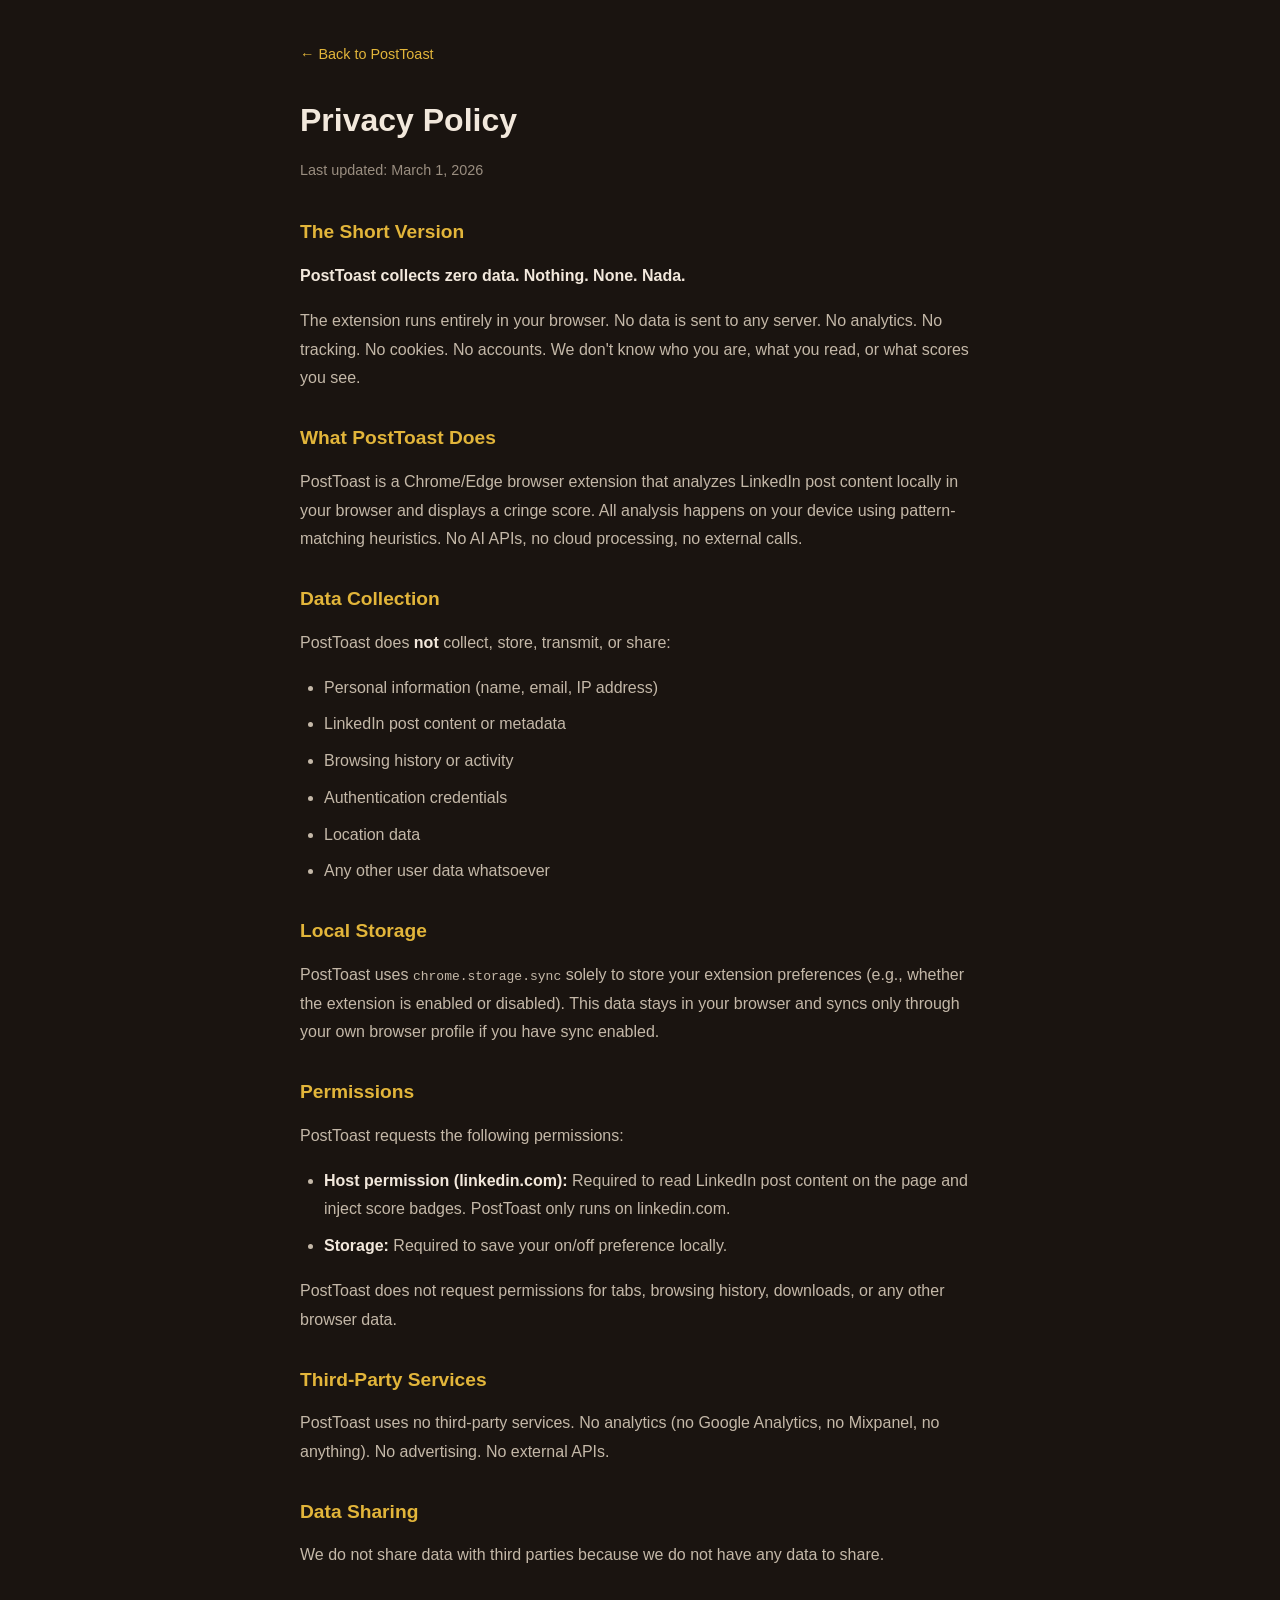
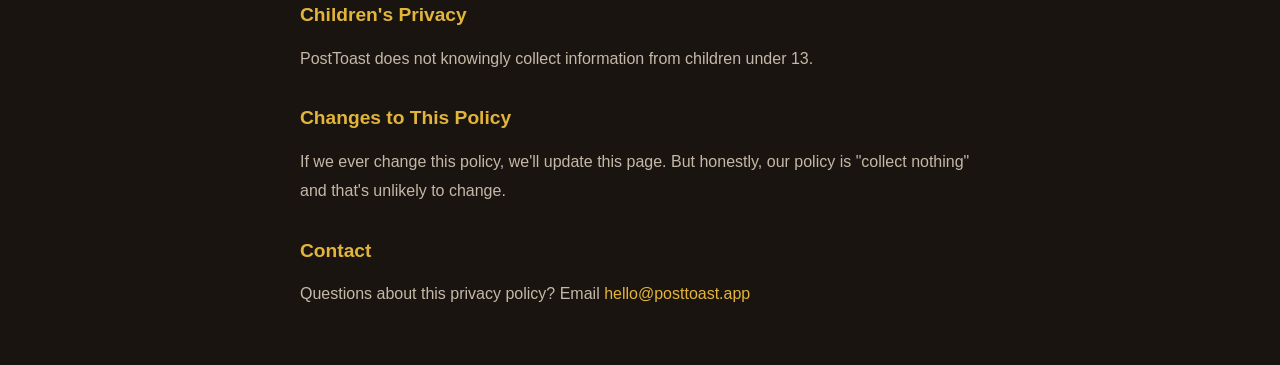
==== landing/privacy/index.html @ 4c05d54e "Move landing page to landing/ to match Netlify publish directory" ====
<!DOCTYPE html>
<html lang="en">
<head>
  <meta charset="UTF-8">
  <meta name="viewport" content="width=device-width, initial-scale=1.0">
  <title>Privacy Policy — PostToast</title>
  <style>
    * { margin: 0; padding: 0; box-sizing: border-box; }
    body {
      font-family: -apple-system, BlinkMacSystemFont, 'Segoe UI', sans-serif;
      background: #1A1410;
      color: #F2E8DC;
      line-height: 1.8;
      padding: 40px 24px;
    }
    .container { max-width: 680px; margin: 0 auto; }
    h1 { font-size: 2rem; font-weight: 800; margin-bottom: 8px; color: #F2E8DC; }
    .updated { color: #9A8E80; font-size: 0.9rem; margin-bottom: 32px; }
    h2 { font-size: 1.2rem; font-weight: 700; margin: 28px 0 12px; color: #E2B53A; }
    p { margin-bottom: 16px; color: #C4B8A8; }
    ul { margin: 0 0 16px 24px; color: #C4B8A8; }
    li { margin-bottom: 8px; }
    a { color: #E2B53A; text-decoration: none; }
    strong { color: #F2E8DC; }
    .back { display: inline-block; margin-bottom: 24px; color: #E2B53A; font-size: 0.9rem; }
  </style>
</head>
<body>
  <div class="container">
    <a href="/" class="back">← Back to PostToast</a>
    <h1>Privacy Policy</h1>
    <p class="updated">Last updated: March 1, 2026</p>

    <h2>The Short Version</h2>
    <p><strong>PostToast collects zero data. Nothing. None. Nada.</strong></p>
    <p>The extension runs entirely in your browser. No data is sent to any server. No analytics. No tracking. No cookies. No accounts. We don't know who you are, what you read, or what scores you see.</p>

    <h2>What PostToast Does</h2>
    <p>PostToast is a Chrome/Edge browser extension that analyzes LinkedIn post content locally in your browser and displays a cringe score. All analysis happens on your device using pattern-matching heuristics. No AI APIs, no cloud processing, no external calls.</p>

    <h2>Data Collection</h2>
    <p>PostToast does <strong>not</strong> collect, store, transmit, or share:</p>
    <ul>
      <li>Personal information (name, email, IP address)</li>
      <li>LinkedIn post content or metadata</li>
      <li>Browsing history or activity</li>
      <li>Authentication credentials</li>
      <li>Location data</li>
      <li>Any other user data whatsoever</li>
    </ul>

    <h2>Local Storage</h2>
    <p>PostToast uses <code>chrome.storage.sync</code> solely to store your extension preferences (e.g., whether the extension is enabled or disabled). This data stays in your browser and syncs only through your own browser profile if you have sync enabled.</p>

    <h2>Permissions</h2>
    <p>PostToast requests the following permissions:</p>
    <ul>
      <li><strong>Host permission (linkedin.com):</strong> Required to read LinkedIn post content on the page and inject score badges. PostToast only runs on linkedin.com.</li>
      <li><strong>Storage:</strong> Required to save your on/off preference locally.</li>
    </ul>
    <p>PostToast does not request permissions for tabs, browsing history, downloads, or any other browser data.</p>

    <h2>Third-Party Services</h2>
    <p>PostToast uses no third-party services. No analytics (no Google Analytics, no Mixpanel, no anything). No advertising. No external APIs.</p>

    <h2>Data Sharing</h2>
    <p>We do not share data with third parties because we do not have any data to share.</p>

    <h2>Children's Privacy</h2>
    <p>PostToast does not knowingly collect information from children under 13.</p>

    <h2>Changes to This Policy</h2>
    <p>If we ever change this policy, we'll update this page. But honestly, our policy is "collect nothing" and that's unlikely to change.</p>

    <h2>Contact</h2>
    <p>Questions about this privacy policy? Email <a href="mailto:hello@posttoast.app">hello@posttoast.app</a></p>
  </div>
</body>
</html>
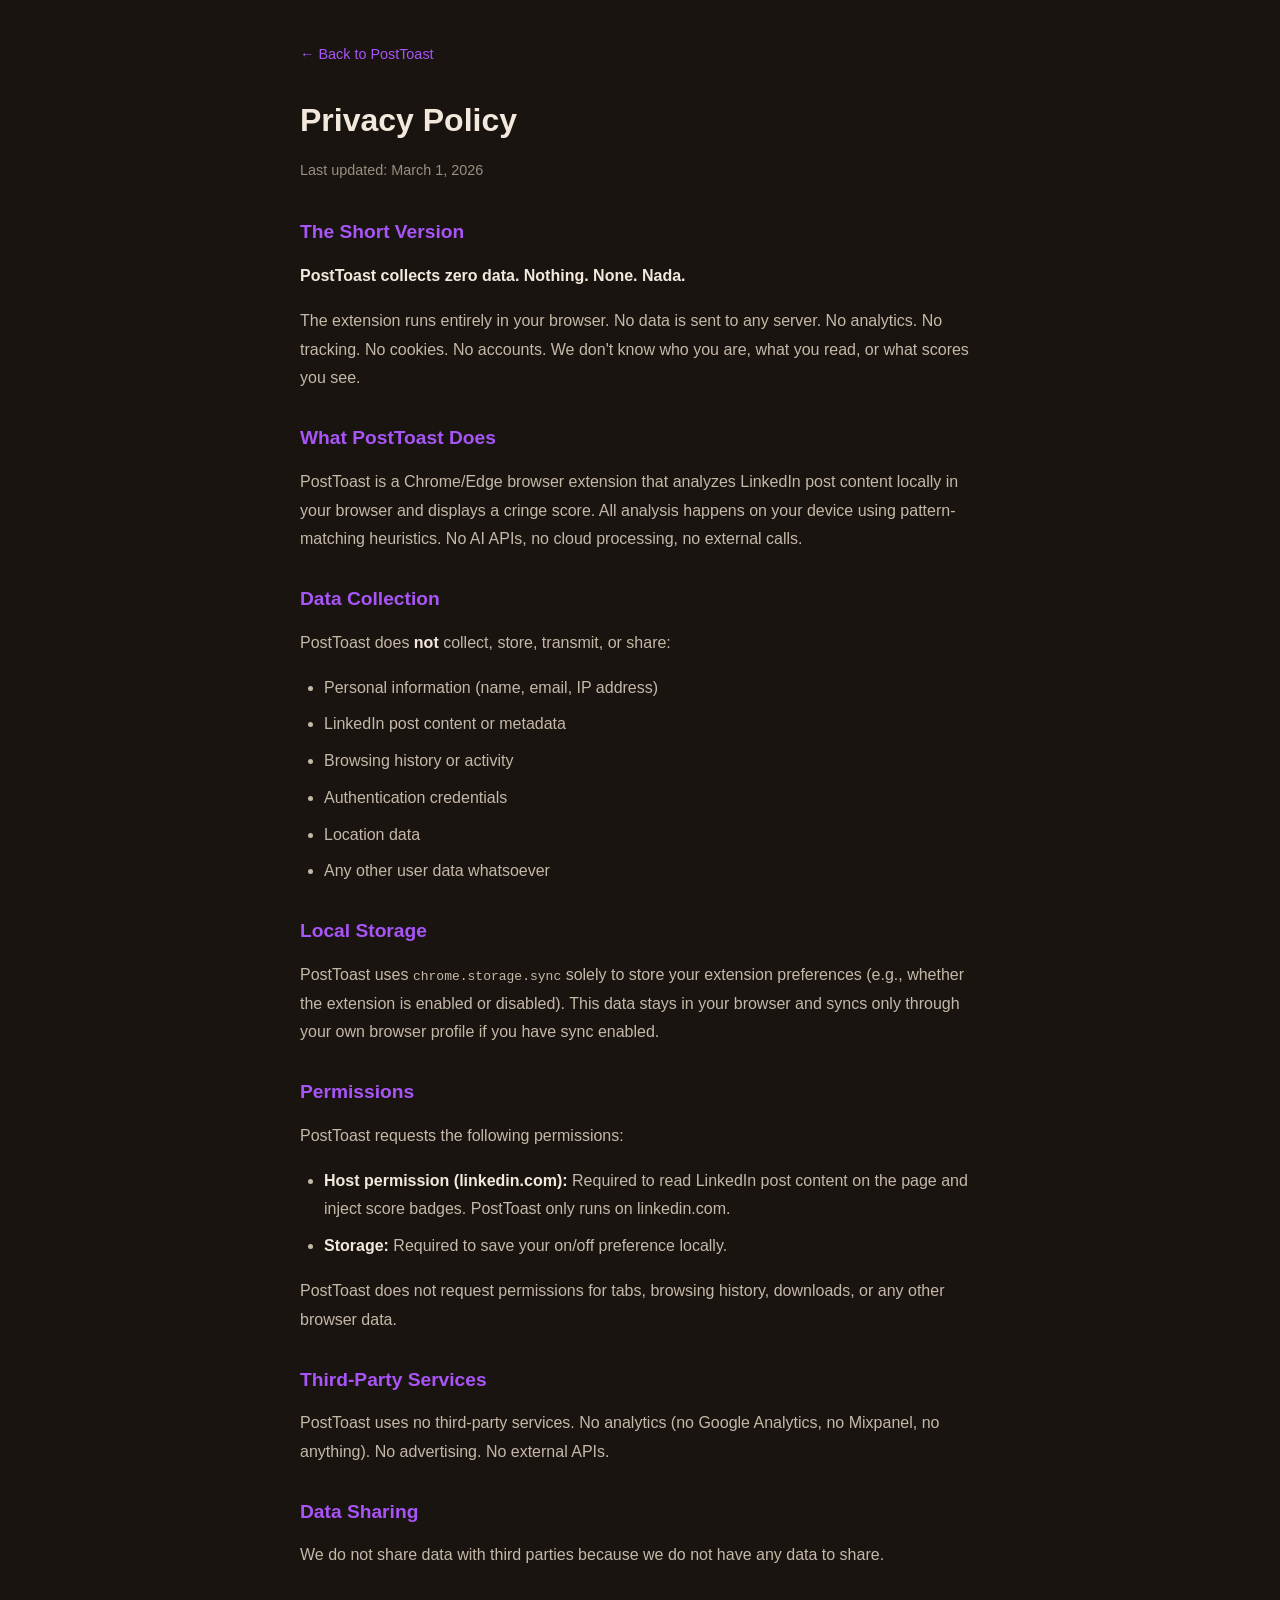
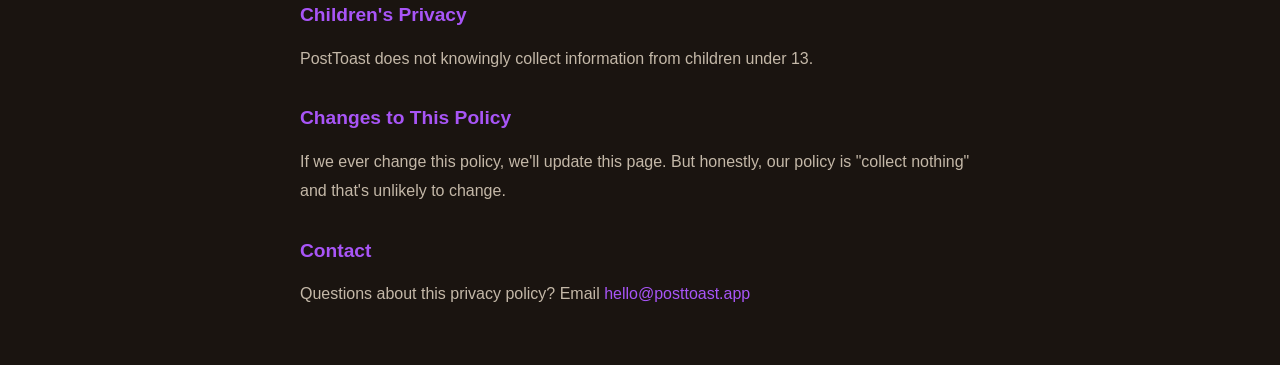
==== commit 21fbd466: "Rebrand accent to electric violet — no more PH association" ====
--- a/landing/privacy/index.html
+++ b/landing/privacy/index.html
@@ -16,13 +16,13 @@
     .container { max-width: 680px; margin: 0 auto; }
     h1 { font-size: 2rem; font-weight: 800; margin-bottom: 8px; color: #F2E8DC; }
     .updated { color: #9A8E80; font-size: 0.9rem; margin-bottom: 32px; }
-    h2 { font-size: 1.2rem; font-weight: 700; margin: 28px 0 12px; color: #E2B53A; }
+    h2 { font-size: 1.2rem; font-weight: 700; margin: 28px 0 12px; color: #A855F7; }
     p { margin-bottom: 16px; color: #C4B8A8; }
     ul { margin: 0 0 16px 24px; color: #C4B8A8; }
     li { margin-bottom: 8px; }
-    a { color: #E2B53A; text-decoration: none; }
+    a { color: #A855F7; text-decoration: none; }
     strong { color: #F2E8DC; }
-    .back { display: inline-block; margin-bottom: 24px; color: #E2B53A; font-size: 0.9rem; }
+    .back { display: inline-block; margin-bottom: 24px; color: #A855F7; font-size: 0.9rem; }
   </style>
 </head>
 <body>
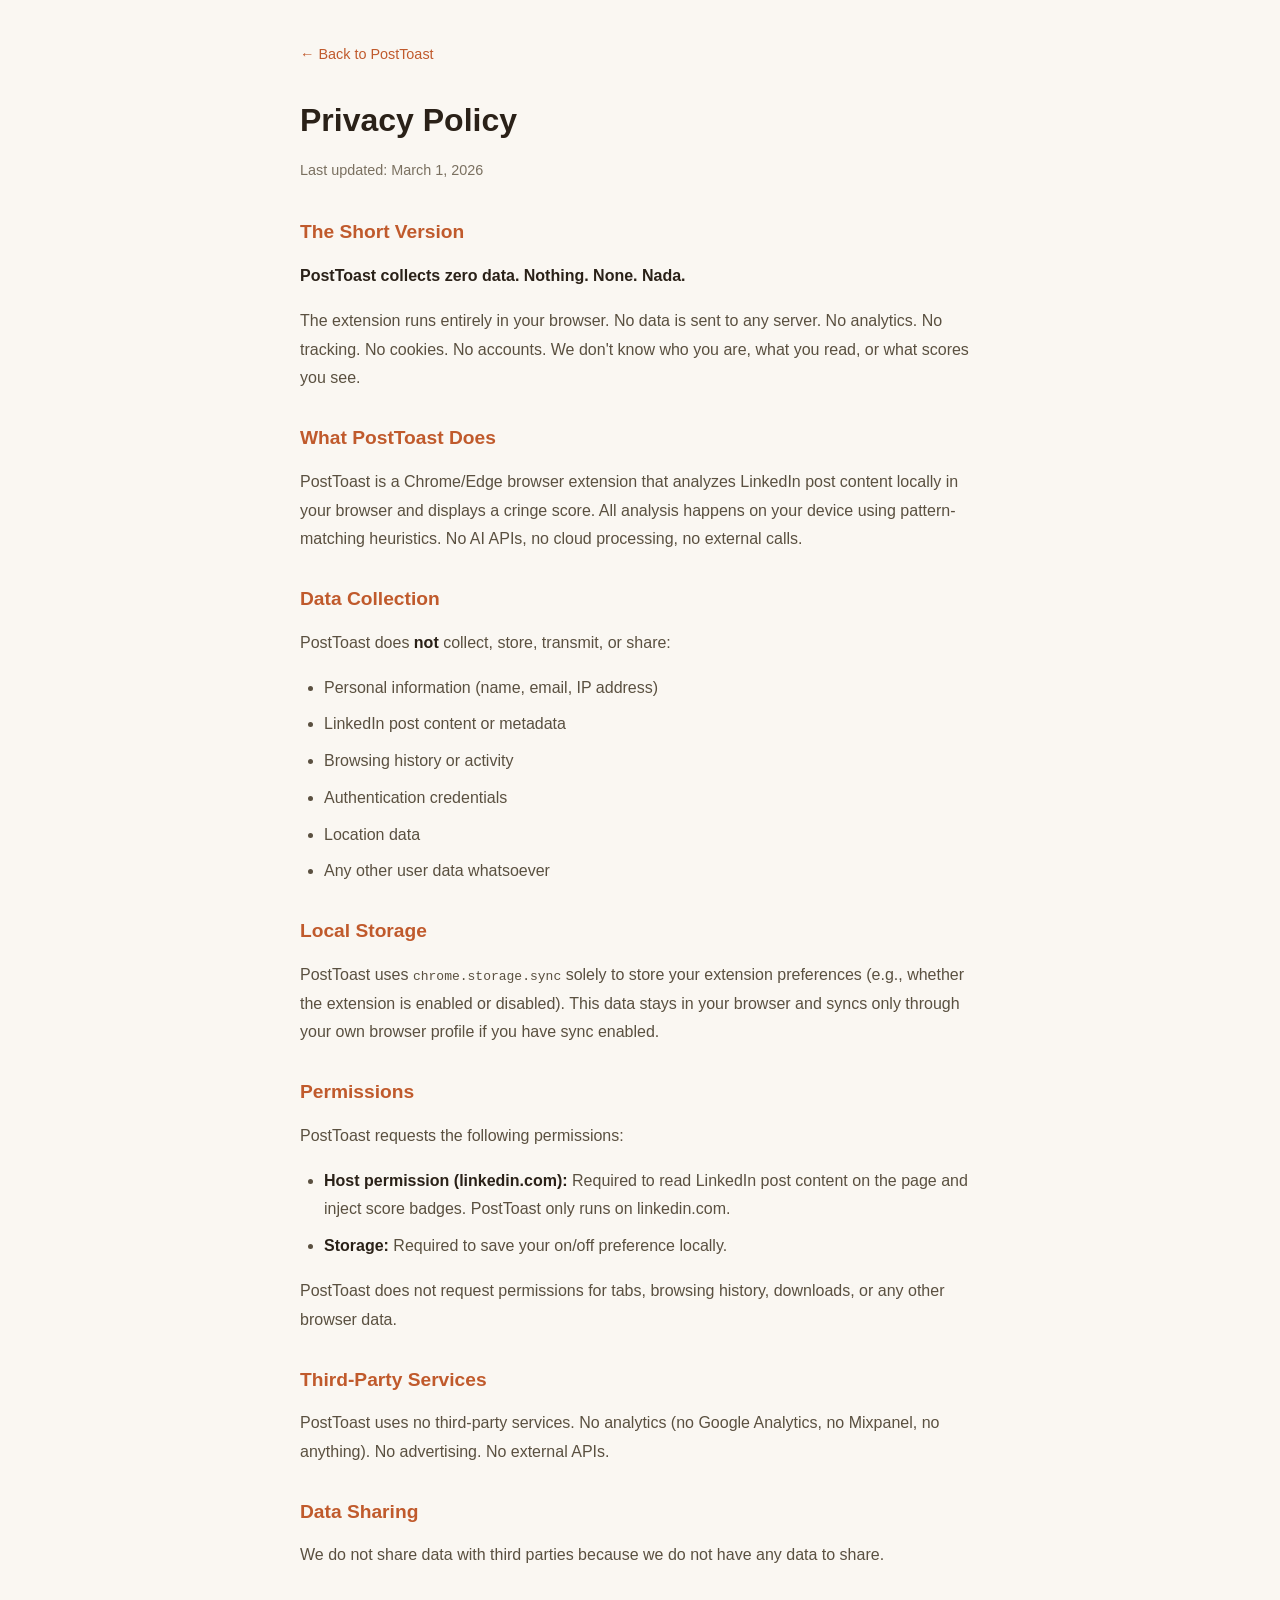
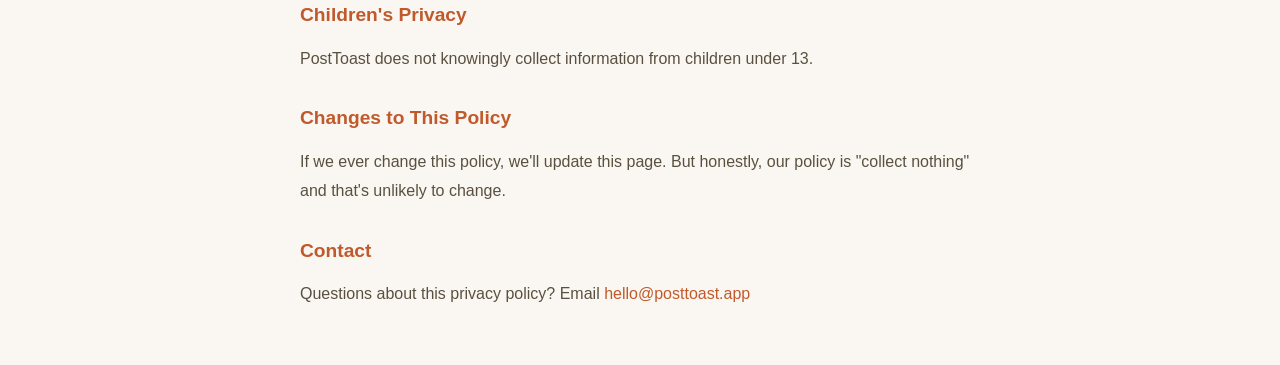
==== commit 952d0558: "Light mode rebrand: warm white + burnt sienna accent, BMAC link" ====
--- a/landing/privacy/index.html
+++ b/landing/privacy/index.html
@@ -8,21 +8,21 @@
     * { margin: 0; padding: 0; box-sizing: border-box; }
     body {
       font-family: -apple-system, BlinkMacSystemFont, 'Segoe UI', sans-serif;
-      background: #1A1410;
-      color: #F2E8DC;
+      background: #FAF7F2;
+      color: #2A2118;
       line-height: 1.8;
       padding: 40px 24px;
     }
     .container { max-width: 680px; margin: 0 auto; }
-    h1 { font-size: 2rem; font-weight: 800; margin-bottom: 8px; color: #F2E8DC; }
-    .updated { color: #9A8E80; font-size: 0.9rem; margin-bottom: 32px; }
-    h2 { font-size: 1.2rem; font-weight: 700; margin: 28px 0 12px; color: #A855F7; }
-    p { margin-bottom: 16px; color: #C4B8A8; }
-    ul { margin: 0 0 16px 24px; color: #C4B8A8; }
+    h1 { font-size: 2rem; font-weight: 800; margin-bottom: 8px; color: #2A2118; }
+    .updated { color: #7A7060; font-size: 0.9rem; margin-bottom: 32px; }
+    h2 { font-size: 1.2rem; font-weight: 700; margin: 28px 0 12px; color: #C05A2C; }
+    p { margin-bottom: 16px; color: #5A5040; }
+    ul { margin: 0 0 16px 24px; color: #5A5040; }
     li { margin-bottom: 8px; }
-    a { color: #A855F7; text-decoration: none; }
-    strong { color: #F2E8DC; }
-    .back { display: inline-block; margin-bottom: 24px; color: #A855F7; font-size: 0.9rem; }
+    a { color: #C05A2C; text-decoration: none; }
+    strong { color: #2A2118; }
+    .back { display: inline-block; margin-bottom: 24px; color: #C05A2C; font-size: 0.9rem; }
   </style>
 </head>
 <body>
